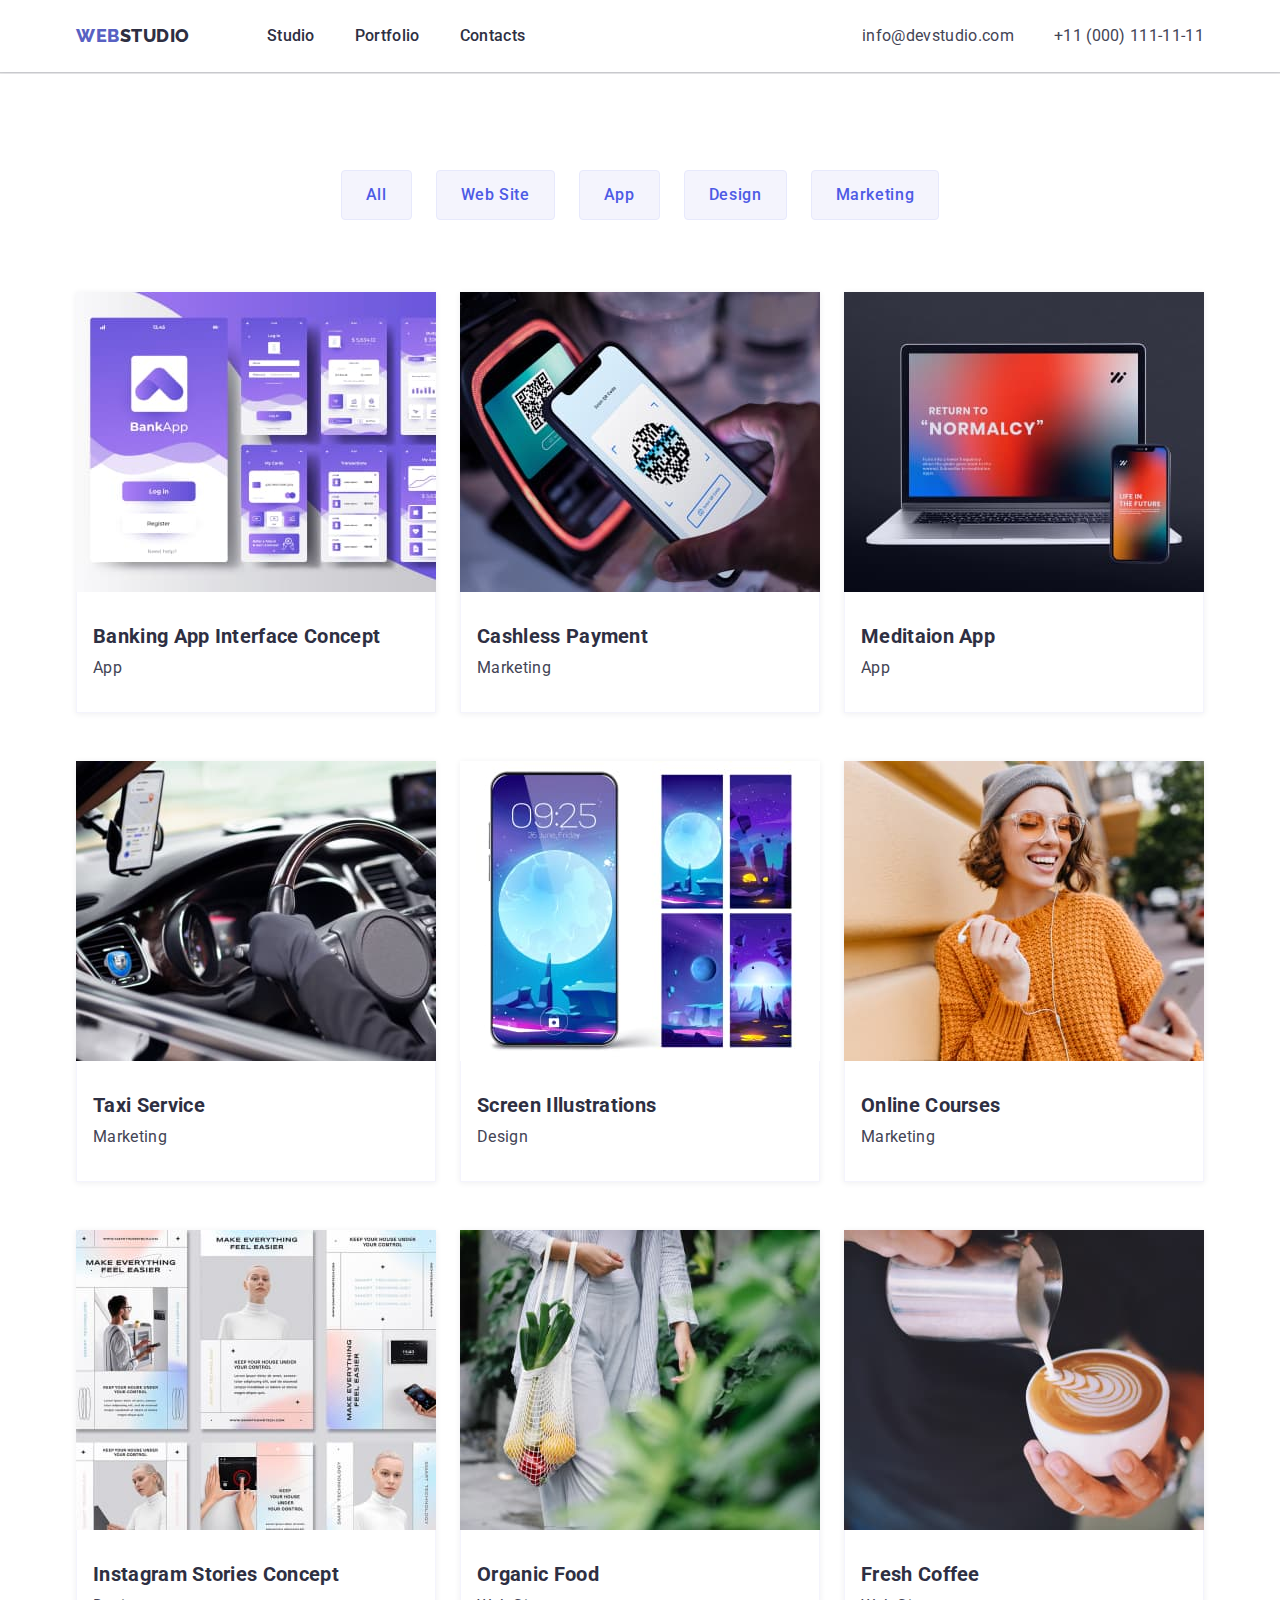
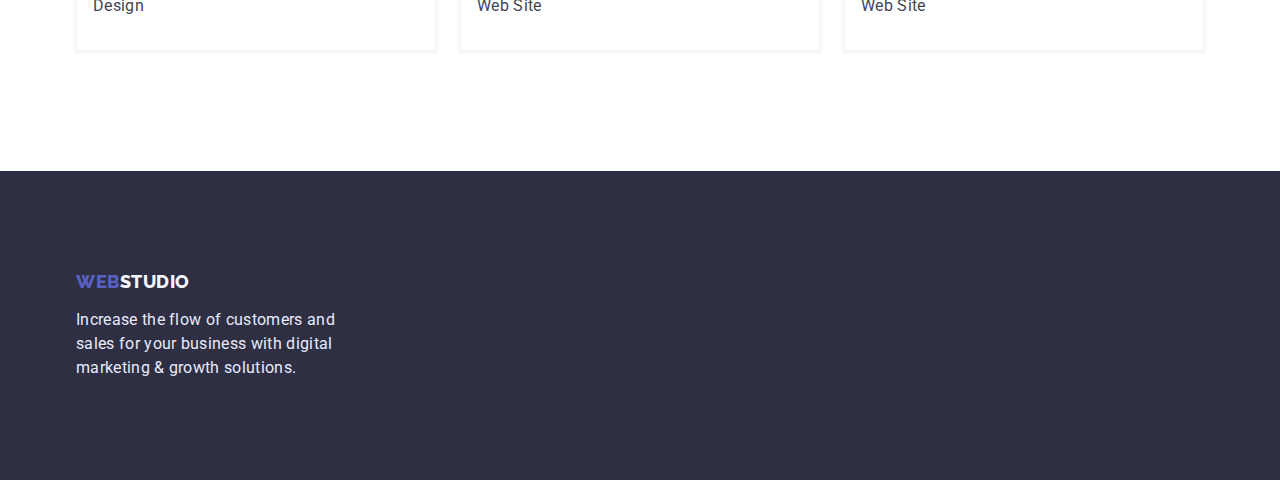
==== portfolio.html @ d0caa9ff "Repository created" ====
<!DOCTYPE html>
<html lang="en">
  <head>
    <meta charset="UTF-8" />
    <meta http-equiv="X-UA-Compatible" content="IE=edge" />
    <meta name="viewport" content="width=device-width, initial-scale=1.0" />
    <title>Portfolio</title>
    <link rel="stylesheet" href="./css/modern-normalize.css" />
    <link rel="preconnect" href="https://fonts.googleapis.com" />
    <link rel="preconnect" href="https://fonts.gstatic.com" crossorigin />
    <link
      href="https://fonts.googleapis.com/css2?family=Raleway:wght@800&family=Roboto:wght@400;500;700;900&display=swap"
      rel="stylesheet"
    />
    <link rel="stylesheet" href="./css/styles.css" />
  </head>
  <body>
    <!--header-->
    <header class="header">
      <div class="header-div container">
        <!--logo of header-->
        <div class="header-logo">
          <a class="logo-part1" href="./index.html">
            WEB<!--
            --><span class="logo-part2">STUDIO</span>
          </a>
        </div>
        <!--Main navigation-->
        <nav class="nav">
          <div class="container-nav">
            <ul class="navigation-list">
              <li class="navigation-item">
                <a class="navigation-link" href="./index.html">Studio</a>
              </li>
              <li class="navigation-item">
                <a class="navigation-link" href="./portfolio.html">Portfolio</a>
              </li>
              <li class="navigation-item">
                <a class="navigation-link" href="">Contacts</a>
              </li>
            </ul>
          </div>
        </nav>
        <!--address of header-->
        <div class="container-address">
          <ul class="address-list">
            <li class="address-item">
              <a class="address-header" href="mailto:info@devstudio.com">
                info@devstudio.com
              </a>
            </li>
            <li class="address-item">
              <a class="address-header" href="tel:+110001111111">
                +11 (000) 111-11-11
              </a>
            </li>
          </ul>
        </div>
      </div>
    </header>
    <!--main-->
    <main class="portfolio-main">
      <!-- Page of portfolio -->
      <section class="portfolio">
        <div class="portfolio-div container">
          <h1 class="visually-hidden">Page of Portfolio</h1>
          <!-- filter -->
          <ul class="filter-list">
            <li class="filter-item">
              <button class="filter-button" type="button">All</button>
            </li>
            <li class="filter-item">
              <button class="filter-button" type="button">Web Site</button>
            </li>
            <li class="filter-item">
              <button class="filter-button" type="button">App</button>
            </li>
            <li class="filter-item">
              <button class="filter-button" type="button">Design</button>
            </li>
            <li class="filter-item">
              <button class="filter-button" type="button">Marketing</button>
            </li>
          </ul>

          <!-- project cards -->
          <ul class="project-cards">
            <li class="project-cards-item">
              <a href="">
                <img
                  src="./images/project1.jpg"
                  alt="BankApp interface pages design"
                  width="360"
                  height="300"
                />
                <div class="project-card-block">
                  <h3 class="list-header">Banking App Interface Concept</h3>
                  <p class="paragraph-text">App</p>
                </div>
              </a>
            </li>
            <li class="project-cards-item">
              <a href="">
                <img
                  src="./images/project2.jpg"
                  alt="Smartphone scanning a QR code"
                  width="360"
                  height="300"
                />
                <div class="project-card-block">
                  <h3 class="list-header">Cashless Payment</h3>
                  <p class="paragraph-text">Marketing</p>
                </div>
              </a>
            </li>
            <li class="project-cards-item">
              <a class="project-card-link" href="">
                <img
                  src="./images/project3.jpg"
                  alt="Open pages of the application 'Life in the future' on a laptop and smartphone"
                  width="360"
                  height="300"
                />
                <div class="project-card-block">
                  <h3 class="list-header">Meditaion App</h3>
                  <p class="paragraph-text">App</p>
                </div>
              </a>
            </li>
            <li class="project-cards-item">
              <a class="project-card-link" href="">
                <img
                  src="./images/project4.jpg"
                  alt="Photo of the driver's seat in the car"
                  width="360"
                  height="300"
                />
                <div class="project-card-block">
                  <h3 class="list-header">Taxi Service</h3>
                  <p class="paragraph-text">Marketing</p>
                </div>
              </a>
            </li>
            <li class="project-cards-item">
              <a class="project-card-link" href="">
                <img
                  src="./images/project5.jpg"
                  alt="screensavers for smartphone"
                  width="360"
                  height="300"
                />
                <div class="project-card-block">
                  <h3 class="list-header">Screen Illustrations</h3>
                  <p class="paragraph-text">Design</p>
                </div>
              </a>
            </li>
            <li class="project-cards-item">
              <a class="project-card-link" href="">
                <img
                  src="./images/project6.jpg"
                  alt="photo of student girl with smartphone"
                  width="360"
                  height="300"
                />
                <div class="project-card-block">
                  <h3 class="list-header">Online Courses</h3>
                  <p class="paragraph-text">Marketing</p>
                </div>
              </a>
            </li>
            <li class="project-cards-item">
              <a class="project-card-link" href="">
                <img
                  src="./images/project7.jpg"
                  alt="Instagram Stories page examples"
                  width="360"
                  height="300"
                />
                <div class="project-card-block">
                  <h3 class="list-header">Instagram Stories Concept</h3>
                  <p class="paragraph-text">Design</p>
                </div>
              </a>
            </li>
            <li class="project-cards-item">
              <a class="project-card-link" href="">
                <img
                  src="./images/project8.jpg"
                  alt="A woman carries fresh vegetables and fruits in a shopping bag"
                  width="360"
                  height="300"
                />
                <div class="project-card-block">
                  <h3 class="list-header">Organic Food</h3>
                  <p class="paragraph-text">Web Site</p>
                </div>
              </a>
            </li>
            <li class="project-cards-item">
              <a class="project-card-link" href="">
                <img
                  src="./images/project9.jpg"
                  alt="preparing a cup of coffee with decoration element"
                  width="360"
                  height="300"
                />
                <div class="project-card-block">
                  <h3 class="list-header">Fresh Coffee</h3>
                  <p class="paragraph-text">Web Site</p>
                </div>
              </a>
            </li>
          </ul>
        </div>
      </section>
    </main>
    <!-- footer -->
    <footer class="footer">
      <div class="container">
        <!--logo of footer-->
        <a class="logo-part1" href="./index.html">
          WEB<!--
          --><span class="logo-part2">STUDIO</span>
        </a>
        <p class="text-explanation">
          Increase the flow of customers and sales for your business with
          digital marketing & growth solutions.
        </p>
      </div>
    </footer>
  </body>
</html>
---- css/styles.css ----
:root {
  --primary-color: #ffffff;
  --primary-text-color: #2e2f42;
  --second-text-color: #434455;
  --hover-effect-color: #5861c3;
  --backgrounds-color: #f4f4fd;
  --botton-background-color: #404bbf;
  --botton-hover-color: #4d5ae5;
  --footer-p-color: #e7e9fc;
  --second-font-weight: 500;
  --header-font-weight: 700;
  --primary-width: 1440px;
  --primary-gap: 8px;
  --primary-margin-bottom: 32px;
  --left-margin: 24px;
  --top-margin: 48px;
  --font-size: 16px;
}

/* common style values */
* {
  margin: 0;
  padding: 0;
  list-style: none;
  text-decoration-line: none;
}

*,
::before,
::after {
  box-sizing: border-box;
}

body {
  margin-left: auto;
  margin-right: auto;

  font-family: "Roboto", "sans-serif";
  font-size: var(--font-size);
  letter-spacing: 0.02em;
  color: var(--primary-text-color);
  background-color: var(--primary-color);
}

.container {
  margin-left: auto;
  margin-right: auto;
  padding-left: 15px;
  padding-right: 15px;
  width: 1158px;
}

.section {
  padding-top: 120px;
  padding-bottom: 120px;
}

h2 {
  text-align: center;
}

img {
  display: block;
  width: 100%;
}

/* header */
.header {
  box-shadow: 0px 2px 1px rgba(46, 47, 66, 0.08),
    0px 1px 1px rgba(46, 47, 66, 0.16),
    0px 1px 6px rgba(46, 47, 66, 0.08);
  background-color: var(--primary-color);
}

.header .container {
  display: flex;
}

.header-logo {
  margin-right: 77px;
}

.header .logo-part1 {
  line-height: 1.33;
}

.logo-part1,
.logo-part2 {
  font-family: "Raleway";
  font-weight: 800;
  font-size: 18px;
  letter-spacing: 0.03em;
  text-decoration-line: none;
}

.header .logo-part1,
.navigation-link,
.address-header {
  display: block;
  padding-top: var(--left-margin);
  padding-bottom: var(--left-margin);
}

.logo-part1 {
  color: var(--hover-effect-color);
}

.logo-part2 {
  color: var(--primary-text-color);
}

.logo-part1:hover,
.logo-part1:hover,
.address-header:hover,
.logo-part1:focus,
.logo-part1:focus,
.address-header:focus {
  color: var(--hover-effect-color);
}

.navigation-list {
  display: flex;
}

.navigation-item+.navigation-item {
  margin-left: 40px;
}

.navigation-link {
  font-weight: var(--second-font-weight);
  color: var(--primary-text-color);
  text-decoration-line: none;
  line-height: 1.5;
}

.navigation-link:hover,
.navigation-link:focus {
  color: var(--second-text-color);
}

.navigation-link:active {
  color: var(--botton-hover-color);
}

.container-address {
  margin-left: auto;
}

.address-item:not(:last-child) {
  margin-right: 40px;
}

.address-header {
  color: var(--second-text-color);
  line-height: 1.5;
}

.address-list {
  display: flex;
  margin-left: auto;
}

/* "Main Page" */
.main {
  background-color: var(--primary-color);
}

/* "hero" */
.hero {
  padding-top: 192px;
  padding-bottom: 192px;
  margin: 0 auto;
  text-align: center;
}

.hero .container {
  width: 492px;
}

.hero,
.footer {
  background-color: var(--primary-text-color);
}

.site-theme {
  width: 492px;
  font-weight: var(--header-font-weight);
  font-size: 56px;
  line-height: 1.07;
  color: var(--primary-color);
}

.filter-button {
  font-family: inherit;
  font-weight: var(--second-font-weight);
  font-size: var(--font-size);
  line-height: 1.5;
  background-color: var(--backgrounds-color);
  color: var(--botton-hover-color);
  letter-spacing: 0.04em;

  border-radius: 4px;
  border: 0;
  cursor: pointer;
}

.hero .filter-button {
  display: inline;
  text-align: center;

  width: 170px;
  height: 51px;
  margin-top: var(--top-margin);

  line-height: 1.17;
  background-color: var(--hover-effect-color);
  color: var(--primary-color);

  box-shadow: 0 4px 4px rgba(0, 0, 0, 0.15);
}

.hero .filter-button:hover,
.hero .filter-button:focus {
  background-color: var(--hover-effect-color);
  box-shadow: 0px 1px 6px rgba(46, 47, 66, 0.08),
    0px 1px 1px rgba(46, 47, 66, 0.16),
    0px 2px 1px rgba(46, 47, 66, 0.08);
}

.hero .filter-button:active {
  background-color: var(--botton-background-color);
  box-shadow: 0 4px 4px rgba(0, 0, 0, 0.15);
}


/* section "peculiarities" */
.peculiarities-list,
.service-list,
.team-cards-list,
.filter-list {
  display: flex;
}

.peculiarities,
.service,
.portfolio-main {
  background-color: var(--primary-color);
}

.visually-hidden {
  position: absolute;
  white-space: nowrap;
  width: 1px;
  height: 1px;
  overflow: hidden;
  border: 0;
  padding: 0;
  clip: rect(0 0 0 0);
  clip-path: inset(50%);
  margin: -1px;
}

.header-section {
  text-align: center;
  margin-bottom: 72px;

  font-weight: var(--header-font-weight);
  font-size: 36px;
  line-height: 1.11;
  color: var(--primary-text-color);
}

.list-header {
  font-weight: var(--header-font-weight);
  font-size: 20px;
  line-height: 1.2;
  color: var(--primary-text-color);
}

.paragraph-text {
  margin-top: var(--primary-gap);
  color: var(--second-text-color);
}

.peculiarities-item:not(:last-child),
.service-item:not(:last-child),
.card:not(:last-child),
.filter-item:not(:last-child) {
  margin-right: var(--left-margin);
}

/* section "service" */
.service {
  padding-bottom: 120px;
}

.paragraph-text,
.text-explanation {
  font-size: var(--font-size);
  line-height: 1.5;
}

/* section "team-cards" */
.team-cards {
  padding-top: 120px;
  text-align: center;
  background-color: var(--backgrounds-color);
}

.team-cards-list .card {
  background-color: var(--primary-color);
}

.card {
  box-shadow: 0px 1px 6px rgba(46, 47, 66, 0.08),
    0px 1px 1px rgba(46, 47, 66, 0.16),
    0px 2px 1px rgba(46, 47, 66, 0.08);
  border-radius: 0px 0px 4px 4px;
}

.card-block {
  padding: var(--primary-margin-bottom) var(--font-size);
}

.project-card-block {
  padding-top: var(--primary-margin-bottom);
  padding-bottom: var(--primary-margin-bottom);
}

/* "footer" */
.footer {
  padding-top: 100px;
  padding-bottom: 100px;
}

.footer .logo-part2 {
  color: var(--backgrounds-color);
}

.footer .logo-part1,
.footer .logo-part2 {
  line-height: 1.174;
}

.text-explanation {
  margin-top: var(--font-size);
  width: 264px;
  color: var(--footer-p-color);
}

/* "Portfolio page"  */
.portfolio {
  padding-top: 96px;
  padding-bottom: 120px;
  margin-top: 2px;
}

.portfolio-div {
  display: flex;
  flex-wrap: wrap;
}

/* "filter-list" */
.filter-list,
.project-cards {
  display: flex;
  flex-wrap: wrap;
  margin-left: auto;
  margin-right: auto;
}

.portfolio-main .filter-button {
  padding: 12px var(--left-margin);

  border: 1px solid var(--footer-p-color);
  border-radius: 4px;
}

.portfolio-main .filter-button:hover,
.portfolio-main .filter-button:focus {
  background-color: var(--botton-hover-color);
  color: var(--primary-color);
  box-shadow: 0px 3px 1px rgba(0, 0, 0, 0.1),
    0px 2px 1px rgba(0, 0, 0, 0.08),
    0px 2px 2px rgba(0, 0, 0, 0.12);
  border-color: transparent;
}

/* "project-cards" */
.project-cards {
  margin-top: 72px;
}

.project-cards-item {
  flex-basis: calc((100% - 2 * var(--left-margin)) / 3);
  box-shadow: 0px 1px 6px rgba(46, 47, 66, 0.08);
}

.project-cards-item:not(:nth-child(3n)) {
  margin-right: var(--left-margin);
}

.project-cards-item:not(:nth-last-child(-n + 3)) {
  margin-bottom: 48px;
}

.project-card-link {
  box-shadow: 0px 1px 6px rgba(46, 47, 66, 0.08);
}

.project-card-block {
  padding: var(--primary-margin-bottom) var(--font-size);

  border-right: 0.5px solid var(--backgrounds-color);
  border-left: 0.5px solid var(--backgrounds-color);
  border-bottom: 0.5px solid var(--backgrounds-color);
}
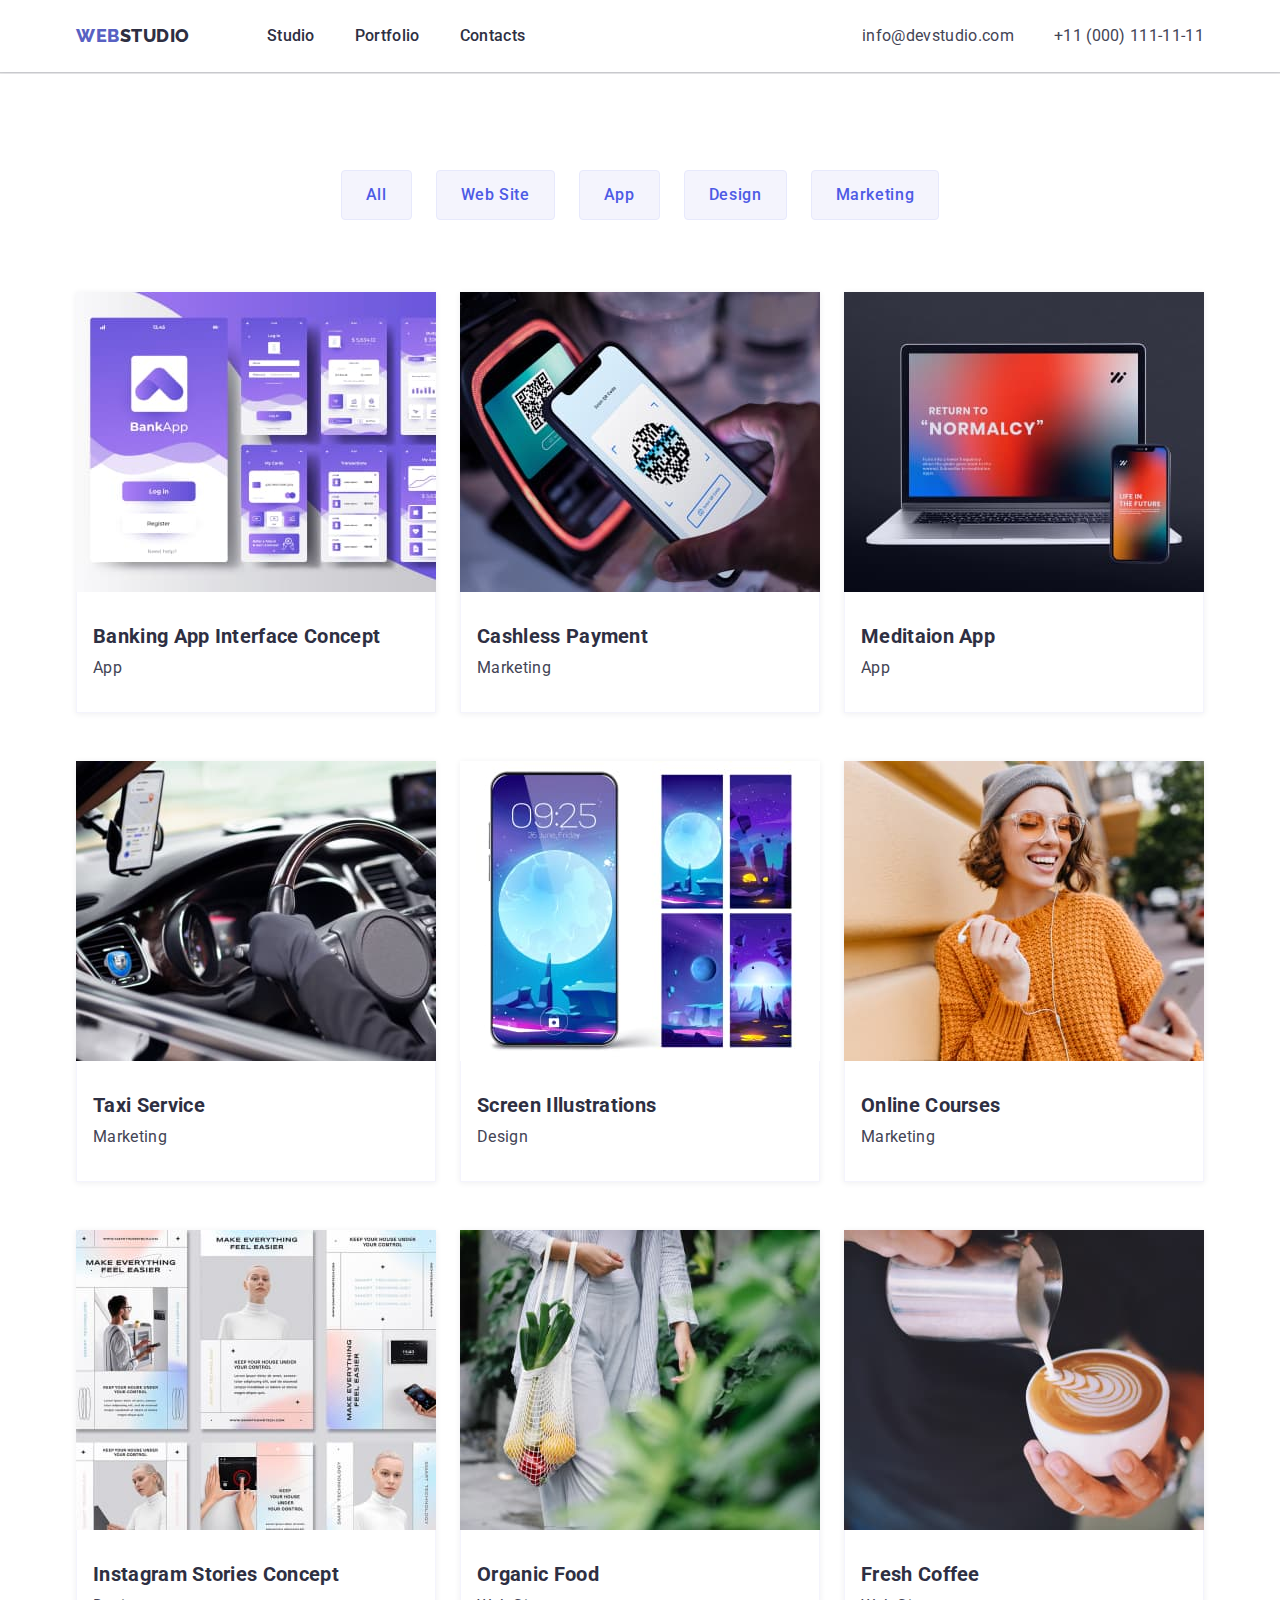
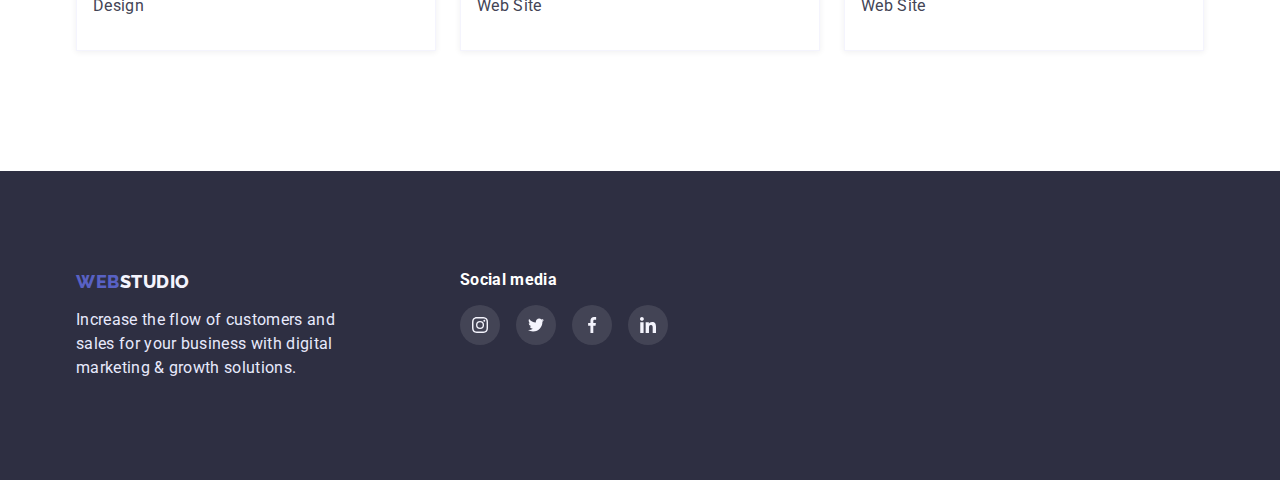
==== commit ff18db1b: "Сorrection of SVG links and icons" ====
--- a/portfolio.html
+++ b/portfolio.html
@@ -36,7 +36,7 @@
                 <a class="navigation-link" href="./portfolio.html">Portfolio</a>
               </li>
               <li class="navigation-item">
-                <a class="navigation-link" href="">Contacts</a>
+                <a class="navigation-link" href="./proba.html">Contacts</a>
               </li>
             </ul>
           </div>
@@ -218,15 +218,59 @@
     <!-- footer -->
     <footer class="footer">
       <div class="container">
-        <!--logo of footer-->
-        <a class="logo-part1" href="./index.html">
-          WEB<!--
-          --><span class="logo-part2">STUDIO</span>
-        </a>
-        <p class="text-explanation">
-          Increase the flow of customers and sales for your business with
-          digital marketing & growth solutions.
-        </p>
+        <ul class="footer-list">
+          <li>
+            <a class="logo-part1" href="./index.html">
+              WEB<!--
+              --><span class="logo-part2">STUDIO</span>
+            </a>
+            <p class="text-explanation">
+              Increase the flow of customers and sales for your business with
+              digital marketing & growth solutions.
+            </p>
+          </li>
+          <li class="social-media-item">
+            <h4 class="social-media-header">Social media</h4>
+            <ul class="card-list">
+              <li class="card-item">
+                <a href="">
+                  <div class="div-card">
+                    <svg class="card-svg">
+                      <use href="../images/icons.svg#instagram"></use>
+                    </svg>
+                  </div>
+                </a>
+              </li>
+              <li class="card-item">
+                <a href="">
+                  <div class="div-card">
+                    <svg class="card-svg">
+                      <use href="../images/icons.svg#twitter"></use>
+                    </svg>
+                  </div>
+                </a>
+              </li>
+              <li class="card-item">
+                <a href="">
+                  <div class="div-card">
+                    <svg class="card-svg">
+                      <use href="../images/icons.svg#facebook"></use>
+                    </svg>
+                  </div>
+                </a>
+              </li>
+              <li class="card-item">
+                <a href="">
+                  <div class="div-card">
+                    <svg class="card-svg">
+                      <use href="../images/icons.svg#linkedin"></use>
+                    </svg>
+                  </div>
+                </a>
+              </li>
+            </ul>
+          </li>
+        </ul>
       </div>
     </footer>
   </body>
--- a/css/styles.css
+++ b/css/styles.css
@@ -14,7 +14,7 @@
   --primary-margin-bottom: 32px;
   --left-margin: 24px;
   --top-margin: 48px;
-  --font-size: 16px;
+  --size-16px: 16px;
 }
 
 /* common style values */
@@ -36,7 +36,7 @@
   margin-right: auto;
 
   font-family: "Roboto", "sans-serif";
-  font-size: var(--font-size);
+  font-size: var(--size-16px);
   letter-spacing: 0.02em;
   color: var(--primary-text-color);
   background-color: var(--primary-color);
@@ -167,14 +167,29 @@
 
 /* "hero" */
 .hero {
+  margin: 0 auto;
+  text-align: center;
+}
+
+.overlay {
   padding-top: 192px;
   padding-bottom: 192px;
   margin: 0 auto;
   text-align: center;
+  max-width: 1600px;
+  min-height: 603px;
+
+  background-image: linear-gradient(to right,
+      rgba(46, 47, 66, 0.7), rgba(46, 47, 66, 0.7)),
+    url("../images/people-office.jpg");
+  background-color: #2e2f42;
+  background-repeat: no-repeat;
+  background-position: center;
+  background-size: 1600px;
 }
 
 .hero .container {
-  width: 492px;
+  width: 522px;
 }
 
 .hero,
@@ -193,7 +208,7 @@
 .filter-button {
   font-family: inherit;
   font-weight: var(--second-font-weight);
-  font-size: var(--font-size);
+  font-size: var(--size-16px);
   line-height: 1.5;
   background-color: var(--backgrounds-color);
   color: var(--botton-hover-color);
@@ -232,7 +247,6 @@
   box-shadow: 0 4px 4px rgba(0, 0, 0, 0.15);
 }
 
-
 /* section "peculiarities" */
 .peculiarities-list,
 .service-list,
@@ -245,6 +259,42 @@
 .service,
 .portfolio-main {
   background-color: var(--primary-color);
+}
+
+.peculiarities-item::before {
+  display: flex;
+  content: "";
+  height: 112px;
+  margin-bottom: 8px;
+  background-color: var(--backgrounds-color);
+  background-repeat: no-repeat;
+  background-position: center;
+  border-radius: 4px;
+}
+
+.icon-strategy::before {
+  content: url('data: image/svg+xml;charset=UTF-8,<svg xmlns="http://www.w3.org/2000/svg" width="64" height="64"><path fill="%232E2F42" d="M61.546 44.195 44.66 27.185l1.874-9.23c.484.188.998.287 1.517.29h.013a4.318 4.318 0 1 0-4.017-2.87l-9.92 1.21L17.945.32a1.066 1.066 0 0 0-.753-.32c-.28.001-.548.113-.747.31L13.42 3.318a1.067 1.067 0 0 0 0 1.509l1.628 1.65a29.885 29.885 0 0 0 5.04 35.327c.084.081.183.147.291.195a6.192 6.192 0 0 0-.104 1.094v12.374h-12.8A5.34 5.34 0 0 0 2.14 60.8v2.133c0 .59.478 1.067 1.067 1.067h49.067c.589 0 1.067-.478 1.067-1.067V60.8a5.34 5.34 0 0 0-5.334-5.333h-12.8v-5.484c2.005.42 4.048.635 6.097.64a29.699 29.699 0 0 0 14.08-3.567l1.637 1.646c.198.202.469.318.753.32.28-.002.548-.113.746-.31l3.025-3.009a1.067 1.067 0 0 0 0-1.508ZM46.56 12.466a2.133 2.133 0 1 1 1.503 3.646h-.006a2.133 2.133 0 0 1-1.493-3.646h-.004Zm-2.511 7.01-1.197 5.89-2.351-2.364 3.548-3.527Zm-1.212-1.804-3.84 3.817-2.97-2.987 6.81-.83ZM48.008 57.6a3.2 3.2 0 0 1 3.2 3.2v1.067H4.275V60.8a3.2 3.2 0 0 1 3.2-3.2h40.533Zm-14.933-4.267v2.134H22.408v-2.134h10.667ZM22.408 51.2v-8.107c0-2.587 2.393-4.693 5.333-4.693 2.941 0 5.334 2.106 5.334 4.693V51.2H22.408Zm12.8-3.392v-4.715c0-3.764-3.35-6.826-7.466-6.826a7.6 7.6 0 0 0-6.563 3.572 27.739 27.739 0 0 1-4.557-31.774l37.204 37.417a27.642 27.642 0 0 1-18.618 2.326Zm22.578-1.367-1.503-1.512L17.181 5.591 15.672 4.08l1.51-1.504 15.87 15.96c.007 0 .011.013.019.019L59.3 44.937l-1.514 1.504Z" /><path fill="%234D5AE5" d="M27.751 40.533h-.01a3.2 3.2 0 0 0-.01 6.4h.01a3.2 3.2 0 0 0 .01-6.4Zm.747 3.957a1.067 1.067 0 0 1-1.818-.762 1.068 1.068 0 0 1 1.061-1.061 1.067 1.067 0 0 1 .747 1.823h.01Z" /></svg>');
+  justify-content: center;
+  align-items: center;
+
+}
+
+.icon-punctuality::before {
+  content: url('data: image/svg+xml;charset=UTF-8,<svg xmlns="http://www.w3.org/2000/svg" width="64" height="64" fill="none"><g clip-path="url(%23a)"><path fill="%232E2F42" d="M62.593 30.602C62.59 13.698 48.883-.003 31.977 0 15.073.003 1.372 13.71 1.375 30.616a30.61 30.61 0 0 0 21.299 29.152c.12.038.247.058.373.057.242 0 .478-.065.685-.187.27-.16.472-.414.567-.713l7.73-24.5a3.826 3.826 0 1 0-1.68-7.27L20.137 16.942a1.275 1.275 0 0 0-1.803 1.804l10.207 10.218a3.752 3.752 0 0 0 1.072 4.618l-7.365 23.346C7.692 51.566.239 35.42 5.601 20.864 10.963 6.31 27.11-1.145 41.665 4.217 56.22 9.58 63.673 25.726 58.312 40.281a28.087 28.087 0 0 1-14.925 15.947l-.796-3.749a1.275 1.275 0 0 0-2.096-.687l-7.674 6.851a1.275 1.275 0 0 0 .462 2.169l9.797 3.127a1.275 1.275 0 0 0 1.638-1.48l-.782-3.678a30.51 30.51 0 0 0 18.657-28.178Zm-30.609-1.275a1.276 1.276 0 1 1 0 2.552 1.276 1.276 0 0 1 0-2.552Zm4.201 29.728 4.368-3.896 1.206 5.68-5.574-1.784Z" /><path fill="%234D5AE5" d="M30.709 6.37v2.55a1.275 1.275 0 1 0 2.55 0V6.37a1.276 1.276 0 0 0-2.55 0ZM7.752 29.327a1.275 1.275 0 0 0 0 2.55h2.55a1.275 1.275 0 1 0 0-2.55h-2.55ZM56.216 31.878a1.275 1.275 0 1 0 0-2.55h-2.55a1.276 1.276 0 0 0 0 2.55h2.55Z" /></g><defs><clipPath id="a"><path fill="%23fff" d="M0 0h64v64H0z" /></clipPath></defs></svg>');
+  justify-content: center;
+  align-items: center;
+}
+
+.icon-diligence::before {
+  content: url('data: image/svg+xml;charset=UTF-8,<svg xmlns="http://www.w3.org/2000/svg" width="64" height="64" fill="none"><g clip-path="url(%23a)"><path fill="%234D5AE5" d="M29.851 29.93h2.132v9.594h-2.132V29.93ZM38.38 34.194h2.132v5.33H38.38v-5.33ZM21.322 37.392h2.132v2.132h-2.132v-2.132ZM14.925 36.326h2.133v3.198h-2.133v-3.198Z" /><path fill="%232E2F42" d="M3.198 56.582h51.173a3.198 3.198 0 0 0 3.199-3.198v-4.265a3.198 3.198 0 0 0-3.199-3.198h-1.066V19.334l6.056-5.736a3.216 3.216 0 1 0-1.493-1.526l-4.563 4.325v-2.46a3.198 3.198 0 0 0-3.198-3.198H7.463a3.198 3.198 0 0 0-3.199 3.199V45.92H3.198A3.198 3.198 0 0 0 0 49.119v4.265a3.198 3.198 0 0 0 3.198 3.198Zm57.57-46.909a1.066 1.066 0 1 1 0 2.133 1.066 1.066 0 0 1 0-2.133ZM6.397 13.938c0-.59.477-1.067 1.066-1.067h42.644c.589 0 1.066.478 1.066 1.067v4.477l-2.132 2.026V16.07c0-.589-.477-1.066-1.066-1.066H9.595c-.589 0-1.066.477-1.066 1.066v26.652c0 .59.477 1.067 1.066 1.067h38.38c.589 0 1.066-.478 1.066-1.067V23.374l2.132-2.02V45.92H6.397V13.938Zm9.595 13.859a3.198 3.198 0 1 0 2.214 5.497l3.706 1.86c.43.215.953.114 1.273-.246l7.877-8.863 7.744 5.803c.416.311.996.278 1.372-.079l6.73-6.375v16.262H10.662v-24.52H46.91v5.32L39.366 29.6l-7.81-5.855a1.067 1.067 0 0 0-1.435.145l-7.986 8.985-2.986-1.493c.022-.128.036-.257.041-.387a3.199 3.199 0 0 0-3.198-3.198Zm1.066 3.198a1.066 1.066 0 1 1-2.133 0 1.066 1.066 0 0 1 2.133 0Zm6.396 17.058h10.661v1.066c0 .589-.477 1.066-1.066 1.066H24.52a1.066 1.066 0 0 1-1.066-1.066v-1.066ZM2.132 49.12c0-.589.478-1.066 1.066-1.066h18.124v1.066a3.198 3.198 0 0 0 3.198 3.199h8.53a3.198 3.198 0 0 0 3.198-3.199v-1.066H54.37c.59 0 1.067.477 1.067 1.066v4.265c0 .588-.478 1.066-1.067 1.066H3.198a1.066 1.066 0 0 1-1.066-1.066v-4.265Z" /></g><defs><clipPath id="a"><path fill="%23fff" d="M0 0h64v64H0z" /></clipPath></defs></svg>');
+  justify-content: center;
+  align-items: center;
+}
+
+.icon-technologies::before {
+  content: url('data: image/svg+xml;charset=UTF-8,<svg xmlns="http://www.w3.org/2000/svg" width="64" height="64" fill="none"><path fill="%234D5AE5" d="M63.948 9.048a1.068 1.068 0 0 0-.86-.725l-3.822-.556-1.71-3.462c-.358-.73-1.553-.73-1.912 0l-1.71 3.462-3.82.556a1.067 1.067 0 0 0-.592 1.819l2.765 2.695-.653 3.806c-.068.4.096.804.424 1.043.332.241.765.271 1.124.081L56.6 15.97l3.417 1.797a1.068 1.068 0 0 0 1.548-1.124l-.652-3.806 2.766-2.695a1.07 1.07 0 0 0 .27-1.094Zm-4.926 2.654c-.25.244-.366.598-.306.944l.382 2.228-2.001-1.051a1.064 1.064 0 0 0-.994 0l-2.001 1.051.381-2.228a1.068 1.068 0 0 0-.306-.944l-1.62-1.579 2.238-.325c.348-.05.647-.269.803-.584l1-2.026L57.6 9.214c.156.315.456.534.804.584l2.237.325-1.618 1.579ZM52.267 41.044h-2.134v2.134h2.134v-2.134ZM52.267 45.311h-2.134v2.134h2.134V45.31Z" /><path fill="%234D5AE5" d="M54.4 43.178h-2.133v2.133H54.4v-2.133ZM50.134 43.178H48v2.133h2.134v-2.133ZM44.8 52.778h-2.133v2.133H44.8v-2.133ZM44.8 57.045h-2.133v2.133H44.8v-2.133ZM46.934 54.911H44.8v2.134h2.134V54.91Z" /><path fill="%234D5AE5" d="M42.667 54.911h-2.134v2.134h2.134V54.91ZM32 48.511h-2.133v2.134H32V48.51ZM32 52.778h-2.133v2.133H32v-2.133ZM34.133 50.645H32v2.133h2.133v-2.133ZM29.867 50.645h-2.134v2.133h2.134v-2.133ZM11.733 12.244H9.6v2.133h2.133v-2.133ZM11.733 16.51H9.6v2.134h2.133v-2.133ZM13.866 14.377h-2.133v2.134h2.133v-2.134ZM9.6 14.377H7.466v2.134H9.6v-2.134Z" /><path fill="%232E2F42" d="M49.43 28.319a3.548 3.548 0 0 0-2.377-1.41 3.553 3.553 0 0 0-2.68.705l-2.503 1.919h-.001l-3.796 2.835-2.715-1.082c4.842-2.172 8.227-7.016 8.227-12.64C43.585 11 37.34 4.78 29.663 4.78 21.986 4.78 15.74 11 15.74 18.646c0 2.771.828 5.348 2.24 7.517l-5.528-.048h-.01c-.017 0-.03.009-.047.01-.105.004-.209.025-.31.061-.026.01-.052.015-.077.027-.013.005-.025.006-.038.013l-6.466 3.193h-.002l-3.787 1.822a.82.82 0 0 0-.126.07A3.56 3.56 0 0 0 .393 35.9c.44.858 1.19 1.49 2.112 1.779a3.558 3.558 0 0 0 2.757-.257l2.776-1.476 4.528-2.339 2.714-.015-10.884 10.83c0 .002-.002.002-.003.003l-2.677 2.666a3.298 3.298 0 0 0-.98 2.356c0 .89.347 1.727.98 2.357.65.647 1.504.97 2.358.97.856 0 1.709-.323 2.36-.97l2.629-2.617 3.481-2.6 1.802 1.794-3.523 3.508-.003.003-2.678 2.666a3.298 3.298 0 0 0-.98 2.355c0 .89.348 1.727.98 2.358.65.646 1.505.97 2.36.97.854 0 1.71-.324 2.36-.97l2.679-2.667 4.285-4.266c0-.002 0-.003.002-.004l2.019-2-.008-.007c.013-.013.031-.017.044-.031L32.215 38.98l6.942.987a1.052 1.052 0 0 0 .525-.066c.035-.013.066-.03.1-.047.038-.019.078-.03.114-.054l6.427-4.267c.024-.016.036-.041.059-.059.025-.02.057-.028.08-.05l2.544-2.383a3.558 3.558 0 0 0 .423-4.723ZM4.26 35.54c-.346.186-.74.223-1.116.104a1.43 1.43 0 0 1-.425-2.52l2.628-1.264.632 1.849.266.776L4.26 35.54Zm6.995-3.655-3.097 1.6-.51-1.494-.367-1.073 4.053-2-.079 2.967Zm30.199-13.241c0 1.837-.438 3.57-1.198 5.119l-8.363-3.798a3.722 3.722 0 0 0-1.576-2.776l2.928-9.72C38 8.98 41.454 13.416 41.454 18.643Zm-23.578 0c0-6.47 5.289-11.734 11.789-11.734.506 0 1 .043 1.49.105l-2.864 9.507c-.038 0-.075-.011-.114-.011a3.744 3.744 0 0 0-3.745 3.733 3.744 3.744 0 0 0 3.745 3.733c1.389 0 2.589-.766 3.236-1.889l7.725 3.51c-2.15 2.893-5.59 4.78-9.473 4.78-6.5 0-11.789-5.265-11.789-11.734Zm11.913 1.6c0 .882-.724 1.6-1.612 1.6a1.608 1.608 0 0 1-1.612-1.6c0-.882.723-1.6 1.612-1.6.888 0 1.612.718 1.612 1.6ZM4.929 50.292a1.217 1.217 0 0 1-1.708.002 1.187 1.187 0 0 1 0-1.689l1.924-1.917 1.702 1.695-1.917 1.91Zm6.428 7.467a1.216 1.216 0 0 1-1.71.002 1.188 1.188 0 0 1 0-1.689l1.926-1.918.805.801.898.894-1.919 1.91Zm6.964-6.937-.004.002-3.53 3.52-.805-.801-.898-.894 3.527-3.51v-.002s.002 0 .003-.002c.08-.08.13-.176.18-.27.013-.028.04-.052.052-.08.033-.083.038-.171.05-.258.007-.049.028-.095.028-.145 0-.071-.025-.14-.04-.211-.013-.064-.013-.13-.037-.191-.04-.1-.11-.189-.183-.275-.02-.024-.027-.054-.05-.076h-.001l-.002-.004-3.214-3.2c-.034-.034-.078-.048-.116-.077a1.026 1.026 0 0 0-.174-.115.99.99 0 0 0-.187-.065 1.024 1.024 0 0 0-.206-.04 1.035 1.035 0 0 0-.19.01 1.068 1.068 0 0 0-.209.04.987.987 0 0 0-.188.09c-.04.022-.085.03-.122.057l-3.547 2.648-1.801-1.794 4.798-4.773 8.72 8.578-1.854 1.838Zm13.637-14.034c-.03-.004-.06.008-.09.006a1.044 1.044 0 0 0-.23.014.983.983 0 0 0-.37.136c-.06.036-.114.075-.166.123-.026.022-.057.033-.08.058l-9.397 10.292-8.656-8.514 5.666-5.636a1.068 1.068 0 0 0-.759-1.822l-4.437.026.055-3.215 6.208.053a13.897 13.897 0 0 0 9.963 4.202c.875 0 1.728-.09 2.559-.245.08.064.159.129.26.17l4.818 1.92.305 1.516.357 1.77-6.006-.854Zm8.083.357-.627-3.116 2.893-2.16.758 1.005 1.136 1.508-4.16 2.763Zm7.507-5.662-1.676 1.57-1.862-2.473 1.663-1.274c.31-.24.701-.336 1.085-.286.387.054.728.256.96.568.434.584.36 1.398-.17 1.895Z" /><path fill="%232E2F42" d="m27.204 37.088-4.286-4.267a1.066 1.066 0 0 0-1.505 0l-4.285 4.267a1.072 1.072 0 0 0 0 1.513l4.285 4.266a1.066 1.066 0 0 0 1.505 0l4.286-4.266a1.067 1.067 0 0 0 0-1.513Zm-5.038 3.518-2.773-2.762 2.773-2.761 2.775 2.761-2.775 2.762ZM34.328 10.142l-.515 2.071c.142.035 3.475.904 3.475 4.298h2.134c0-4.034-3.331-5.931-5.093-6.37ZM39.422 18.644h-2.133v2.134h2.133v-2.134Z" /></svg>');
+  justify-content: center;
+  align-items: center;
 }
 
 .visually-hidden {
@@ -285,7 +335,8 @@
 .peculiarities-item:not(:last-child),
 .service-item:not(:last-child),
 .card:not(:last-child),
-.filter-item:not(:last-child) {
+.filter-item:not(:last-child),
+.team-cards .card-item:not(:last-child) {
   margin-right: var(--left-margin);
 }
 
@@ -296,7 +347,7 @@
 
 .paragraph-text,
 .text-explanation {
-  font-size: var(--font-size);
+  font-size: var(--size-16px);
   line-height: 1.5;
 }
 
@@ -319,13 +370,124 @@
 }
 
 .card-block {
-  padding: var(--primary-margin-bottom) var(--font-size);
-}
-
-.project-card-block {
-  padding-top: var(--primary-margin-bottom);
-  padding-bottom: var(--primary-margin-bottom);
-}
+  padding: 32px 0px 36px 0px;
+}
+
+.card-list {
+  display: flex;
+  justify-content: center;
+  margin: 0 auto;
+  padding: 0;
+}
+
+.card-block .card-list {
+  margin-top: 12px;
+}
+
+.card-item {
+  display: flex;
+  width: 40px;
+  height: 40px;
+
+  border-radius: 50%;
+  justify-content: center;
+  align-items: center;
+}
+
+.card-block .card-item {
+  background-color: #4d5ae5;
+}
+
+.footer .card-item {
+  background-color: rgba(255, 255, 255, 0.1);
+}
+
+.card-item:hover,
+.card-item:focus,
+.card-item:active {
+  background-color: #31D0AA;
+}
+
+.customers .card-item {
+  display: block;
+  width: 168px;
+  height: 88px;
+}
+
+.customers .card-item:not(:last-child) {
+  margin-right: var(--left-margin);
+}
+
+.card-svg {
+  display: block;
+  justify-content: center;
+  align-items: center;
+  width: 16px;
+  height: 16px;
+  margin: 0 auto;
+  padding: 0;
+}
+
+.icon-card {
+  margin: 0 auto;
+  width: 16px;
+  height: 16px;
+}
+
+/* "Customers" */
+.customers-list {
+  display: flex;
+  justify-content: center;
+}
+
+.customers-item {
+  display: flex;
+  justify-content: center;
+  align-items: center;
+}
+
+
+.customers-item:not(:last-child) {
+  margin-right: 24px;
+}
+
+.customers-svg {
+  border: 1px solid #8E8F99;
+  border-radius: 4px;
+  margin: 0 auto;
+  padding: 0;
+
+  width: 104px;
+  height: 56px;
+  contain: content;
+}
+
+.customers .card-list {
+  display: flex;
+  justify-content: center;
+}
+
+.customers .card-svg {
+  width: 168px;
+  height: 88px;
+  padding: 16px 32px;
+  border: 1px solid #8E8F99;
+  border-radius: 4px;
+  fill: #8E8F99;
+}
+
+.customers .card-svg:hover {
+  border-color: var(--botton-hover-color);
+  fill: #4d5ae5;
+}
+
+.customers .card-svg:hover,
+.customers .card-svg:focus,
+.customers .card-svg:active {
+  border-color: var(--botton-hover-color);
+  fill: var(--botton-hover-color);
+}
+
 
 /* "footer" */
 .footer {
@@ -333,6 +495,14 @@
   padding-bottom: 100px;
 }
 
+.footer .container {
+  display: flex;
+}
+
+.footer-list {
+  display: flex;
+}
+
 .footer .logo-part2 {
   color: var(--backgrounds-color);
 }
@@ -343,10 +513,27 @@
 }
 
 .text-explanation {
-  margin-top: var(--font-size);
+  margin-top: var(--size-16px);
   width: 264px;
   color: var(--footer-p-color);
 }
+
+.social-media-item {
+  margin-left: 120px;
+}
+
+.social-media-header {
+  color: var(--primary-color);
+}
+
+.footer .card-item:not(:last-child) {
+  margin-right: var(--size-16px);
+}
+
+.footer-list .card-list {
+  margin-top: var(--size-16px);
+}
+
 
 /* "Portfolio page"  */
 .portfolio {
@@ -386,6 +573,13 @@
   border-color: transparent;
 }
 
+.project-cards-item:active {
+  border: 0.5px solid #F4F4FD;
+  box-shadow: 0px 1px 6px rgba(46, 47, 66, 0.08),
+    0px 1px 1px rgba(46, 47, 66, 0.16),
+    0px 2px 1px rgba(46, 47, 66, 0.08);
+}
+
 /* "project-cards" */
 .project-cards {
   margin-top: 72px;
@@ -409,7 +603,7 @@
 }
 
 .project-card-block {
-  padding: var(--primary-margin-bottom) var(--font-size);
+  padding: var(--primary-margin-bottom) var(--size-16px);
 
   border-right: 0.5px solid var(--backgrounds-color);
   border-left: 0.5px solid var(--backgrounds-color);
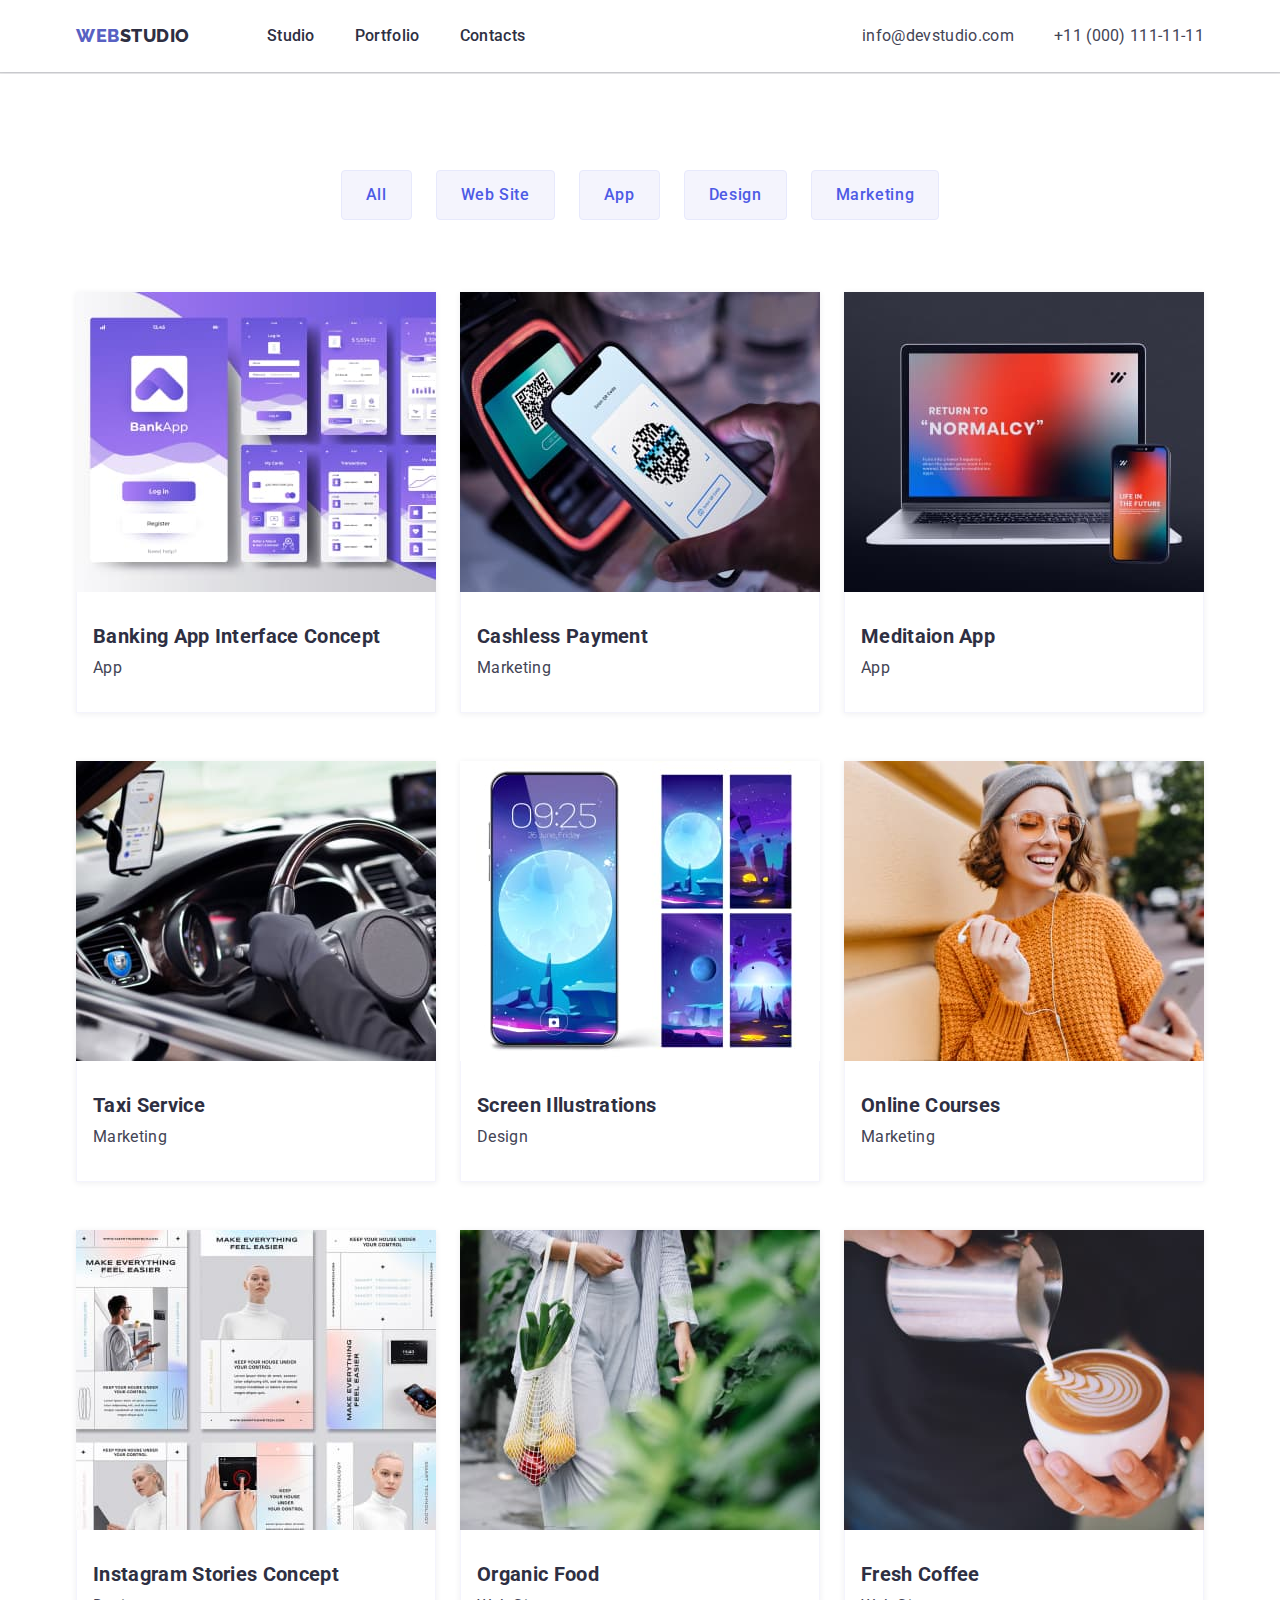
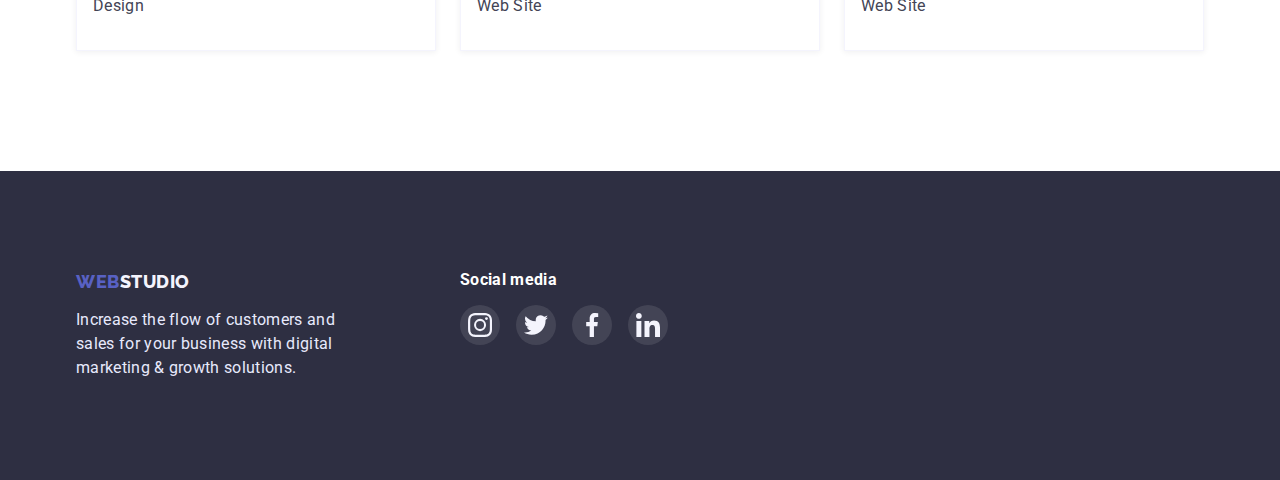
==== commit cc9f9068: "fixed bugs in displaying icons" ====
--- a/portfolio.html
+++ b/portfolio.html
@@ -233,39 +233,31 @@
             <h4 class="social-media-header">Social media</h4>
             <ul class="card-list">
               <li class="card-item">
-                <a href="">
-                  <div class="div-card">
-                    <svg class="card-svg">
-                      <use href="../images/icons.svg#instagram"></use>
-                    </svg>
-                  </div>
-                </a>
-              </li>
-              <li class="card-item">
-                <a href="">
-                  <div class="div-card">
-                    <svg class="card-svg">
-                      <use href="../images/icons.svg#twitter"></use>
-                    </svg>
-                  </div>
-                </a>
-              </li>
-              <li class="card-item">
-                <a href="">
-                  <div class="div-card">
-                    <svg class="card-svg">
-                      <use href="../images/icons.svg#facebook"></use>
-                    </svg>
-                  </div>
-                </a>
-              </li>
-              <li class="card-item">
-                <a href="">
-                  <div class="div-card">
-                    <svg class="card-svg">
-                      <use href="../images/icons.svg#linkedin"></use>
-                    </svg>
-                  </div>
+                <a href="" class="card-item-link">
+                  <svg class="card-svg">
+                    <use href="./images/icons.svg#instagram"></use>
+                  </svg>
+                </a>
+              </li>
+              <li class="card-item">
+                <a href="" class="card-item-link">
+                  <svg class="card-svg">
+                    <use href="./images/icons.svg#twitter"></use>
+                  </svg>
+                </a>
+              </li>
+              <li class="card-item">
+                <a href="" class="card-item-link">
+                  <svg class="card-svg">
+                    <use href="./images/icons.svg#facebook"></use>
+                  </svg>
+                </a>
+              </li>
+              <li class="card-item">
+                <a href="" class="card-item-link">
+                  <svg class="card-svg">
+                    <use href="./images/icons.svg#linkedin"></use>
+                  </svg>
                 </a>
               </li>
             </ul>
--- a/css/styles.css
+++ b/css/styles.css
@@ -169,20 +169,16 @@
 .hero {
   margin: 0 auto;
   text-align: center;
-}
-
-.overlay {
+
   padding-top: 192px;
   padding-bottom: 192px;
   margin: 0 auto;
   text-align: center;
   max-width: 1600px;
-  min-height: 603px;
 
   background-image: linear-gradient(to right,
       rgba(46, 47, 66, 0.7), rgba(46, 47, 66, 0.7)),
     url("../images/people-office.jpg");
-  background-color: #2e2f42;
   background-repeat: no-repeat;
   background-position: center;
   background-size: 1600px;
@@ -192,7 +188,6 @@
   width: 522px;
 }
 
-.hero,
 .footer {
   background-color: var(--primary-text-color);
 }
@@ -384,7 +379,8 @@
   margin-top: 12px;
 }
 
-.card-item {
+/* .card-item { */
+.card-item-link {
   display: flex;
   width: 40px;
   height: 40px;
@@ -394,99 +390,157 @@
   align-items: center;
 }
 
-.card-block .card-item {
+.card-block .card-item-link {
   background-color: #4d5ae5;
 }
 
-.footer .card-item {
+.footer .card-item-link {
   background-color: rgba(255, 255, 255, 0.1);
 }
 
-.card-item:hover,
-.card-item:focus,
-.card-item:active {
+.card-item-link:hover,
+.card-item-link:focus,
+.card-item-link:active {
   background-color: #31D0AA;
 }
+
+
+.card-svg {
+  display: block;
+  justify-content: center;
+  align-items: center;
+  margin: 0 auto;
+  padding: 0;
+}
+
+.team-cards .card-svg {
+  width: 16px;
+  height: 16px;
+}
+
+.footer .card-svg {
+  width: 24px;
+  height: 24px;
+}
+
+.icon-card {
+  margin: 0 auto;
+  width: 16px;
+  height: 16px;
+}
+
+/* "Customers" */
+/* .customers-list {
+  display: flex;
+  justify-content: center;
+} */
+
+/* .customers .card-list {
+  display: flex;
+  justify-content: center;
+} */
+
+/* .customers-item {
+  display: flex;
+  justify-content: center;
+  align-items: center;
+} */
+
+
+.customers-item:not(:last-child) {
+  margin-right: 24px;
+}
+
+.customers-item-link {
+  display: flex;
+  /* width: 40px;
+  height: 40px;
+
+  border-radius: 50%; */
+  justify-content: center;
+  align-items: center;
+
+
+  width: 168px;
+  height: 88px;
+  /* padding: 16px 32px; */
+  border: 1px solid #8E8F99;
+  border-radius: 4px;
+  fill: #8E8F99;
+}
+
+
+
+
+
+
+/* .customers-svg {
+  border: 1px solid #8E8F99;
+  border-radius: 4px;
+  margin: 0 auto;
+  padding: 0;
+
+  width: 104px;
+  height: 56px;
+  contain: content;
+} */
 
 .customers .card-item {
   display: block;
   width: 168px;
   height: 88px;
+  /* fill: #31D0AA; */
+}
+
+.customers .card-svg {
+  width: 104px;
+  height: 56px;
+
+  /* fill: currentColor; */
 }
 
 .customers .card-item:not(:last-child) {
   margin-right: var(--left-margin);
 }
 
-.card-svg {
-  display: block;
-  justify-content: center;
-  align-items: center;
-  width: 16px;
-  height: 16px;
-  margin: 0 auto;
-  padding: 0;
-}
-
-.icon-card {
-  margin: 0 auto;
-  width: 16px;
-  height: 16px;
-}
-
-/* "Customers" */
-.customers-list {
-  display: flex;
-  justify-content: center;
-}
-
-.customers-item {
-  display: flex;
-  justify-content: center;
-  align-items: center;
-}
-
-
-.customers-item:not(:last-child) {
-  margin-right: 24px;
-}
-
-.customers-svg {
-  border: 1px solid #8E8F99;
-  border-radius: 4px;
-  margin: 0 auto;
-  padding: 0;
-
+.customers-item-link:hover,
+.customers-item-link:focus,
+.customers-item-link:active {
+  border-color: var(--botton-hover-color);
+  /* background-color: red; */
+  fill: #4d5ae5;
+}
+
+/* .customers .card-svg {
   width: 104px;
   height: 56px;
-  contain: content;
-}
-
-.customers .card-list {
-  display: flex;
-  justify-content: center;
-}
-
-.customers .card-svg {
+
+  fill: currentColor;
+} */
+
+/* .customers .card-svg {
   width: 168px;
   height: 88px;
   padding: 16px 32px;
   border: 1px solid #8E8F99;
   border-radius: 4px;
   fill: #8E8F99;
-}
-
-.customers .card-svg:hover {
+} */
+
+/* .customers-item-link:hover,
+.customers-item-link:focus,
+.customers-item-link:active {
   border-color: var(--botton-hover-color);
+  background-color: red;
   fill: #4d5ae5;
-}
-
-.customers .card-svg:hover,
+} */
+
+/* .customers .card-svg:hover,
 .customers .card-svg:focus,
 .customers .card-svg:active {
   border-color: var(--botton-hover-color);
   fill: var(--botton-hover-color);
-}
+} */
 
 
 /* "footer" */
